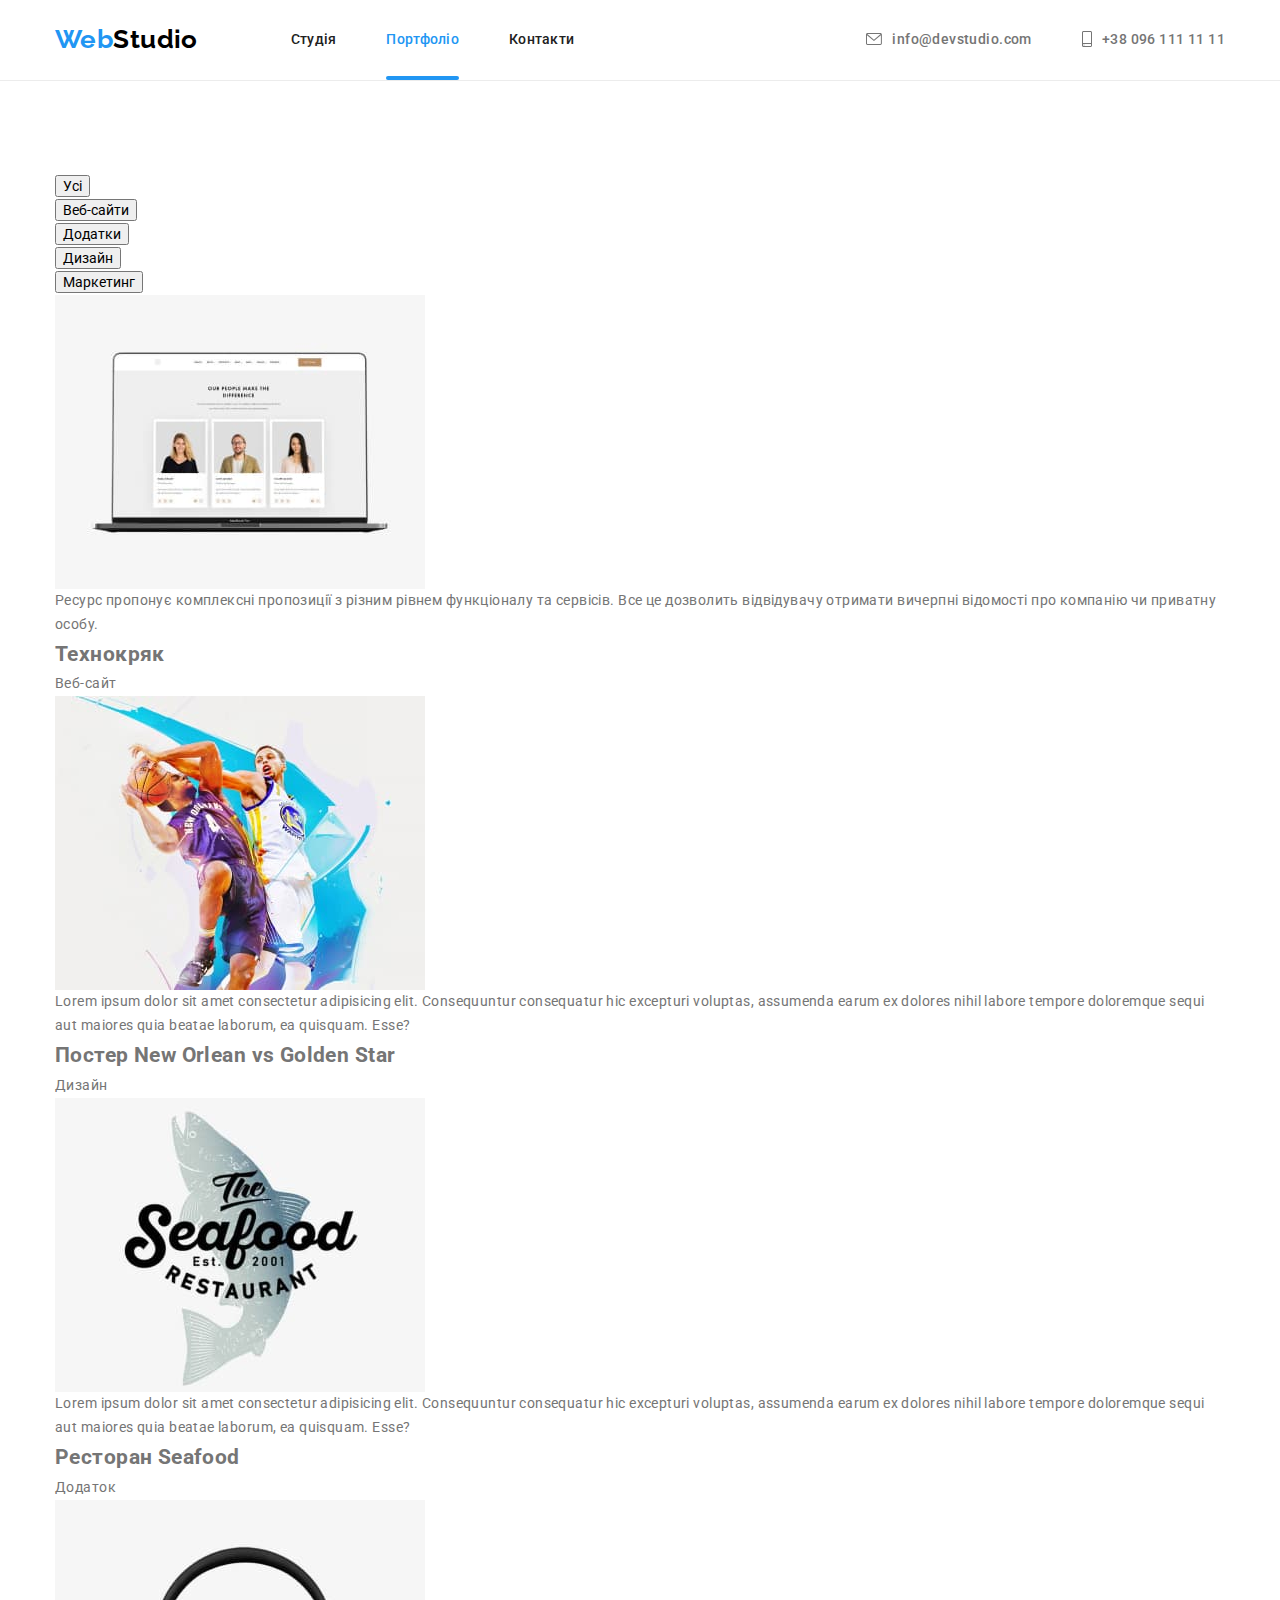
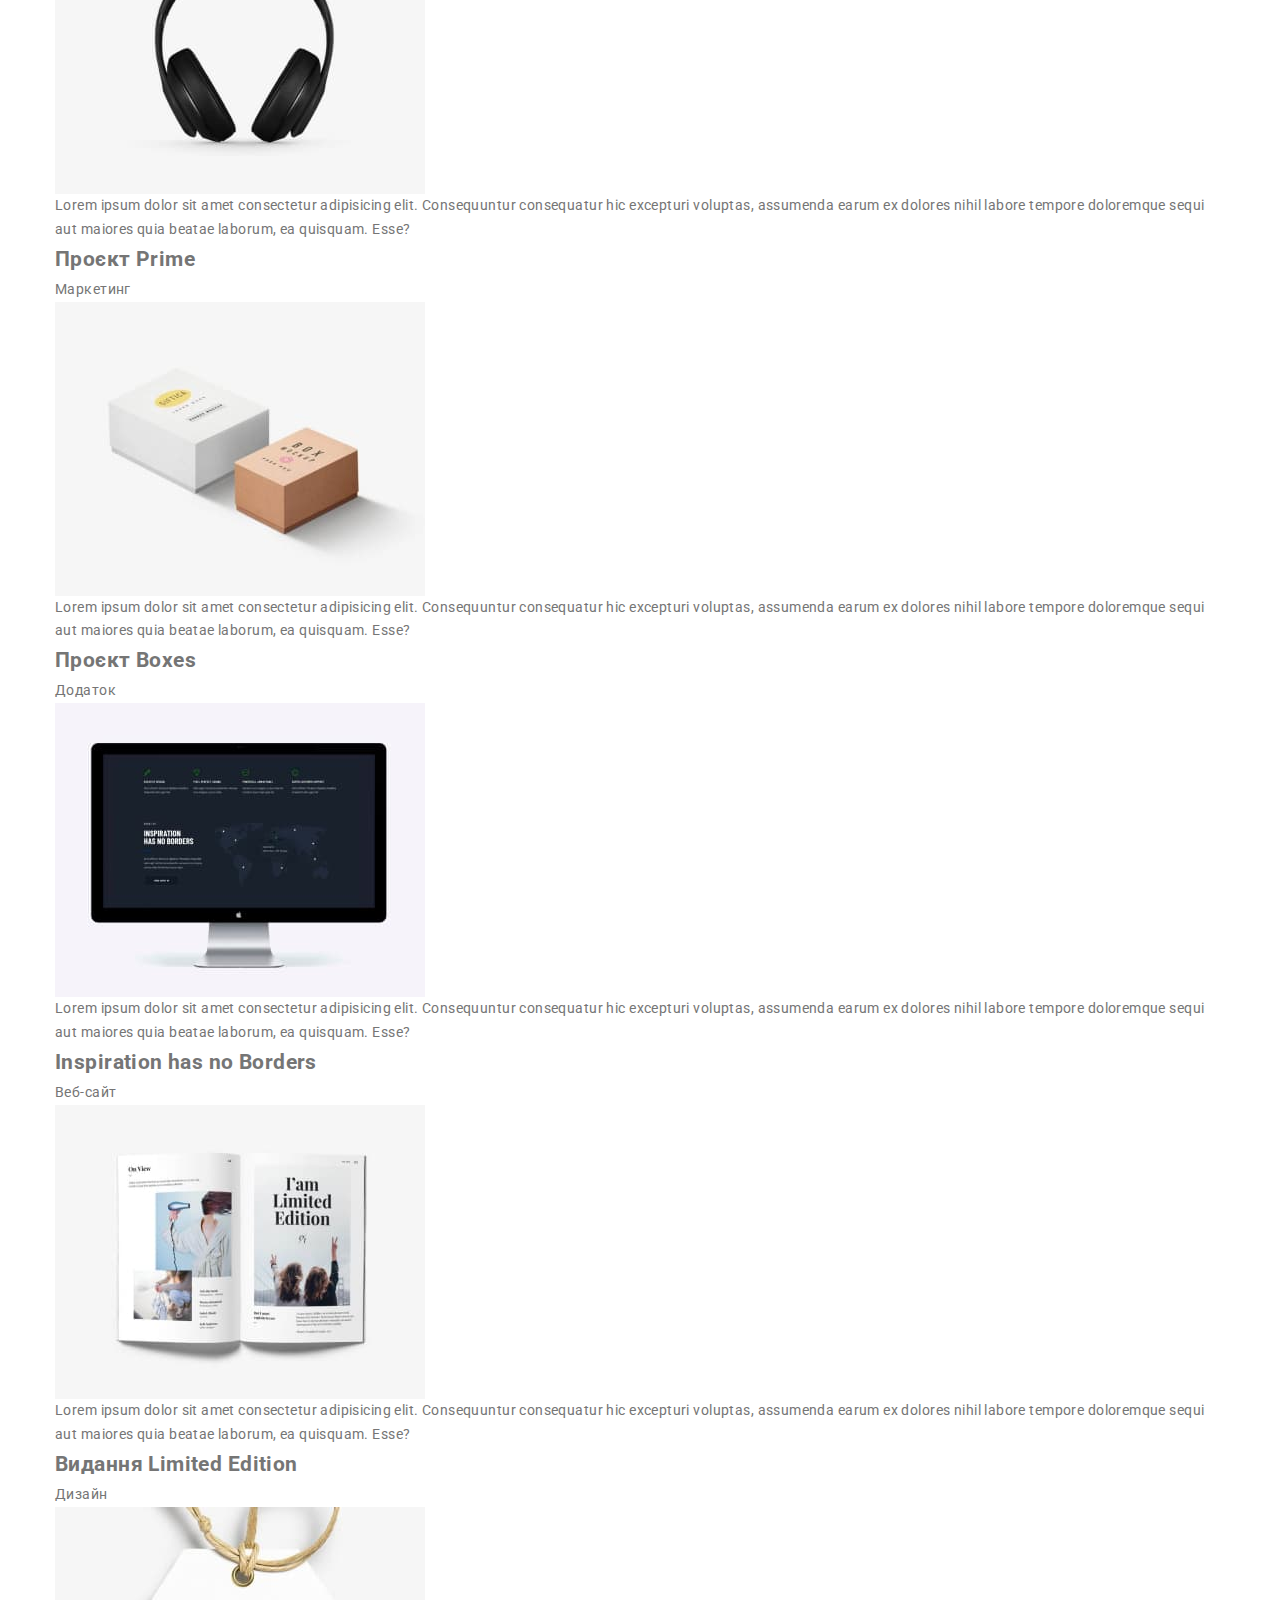
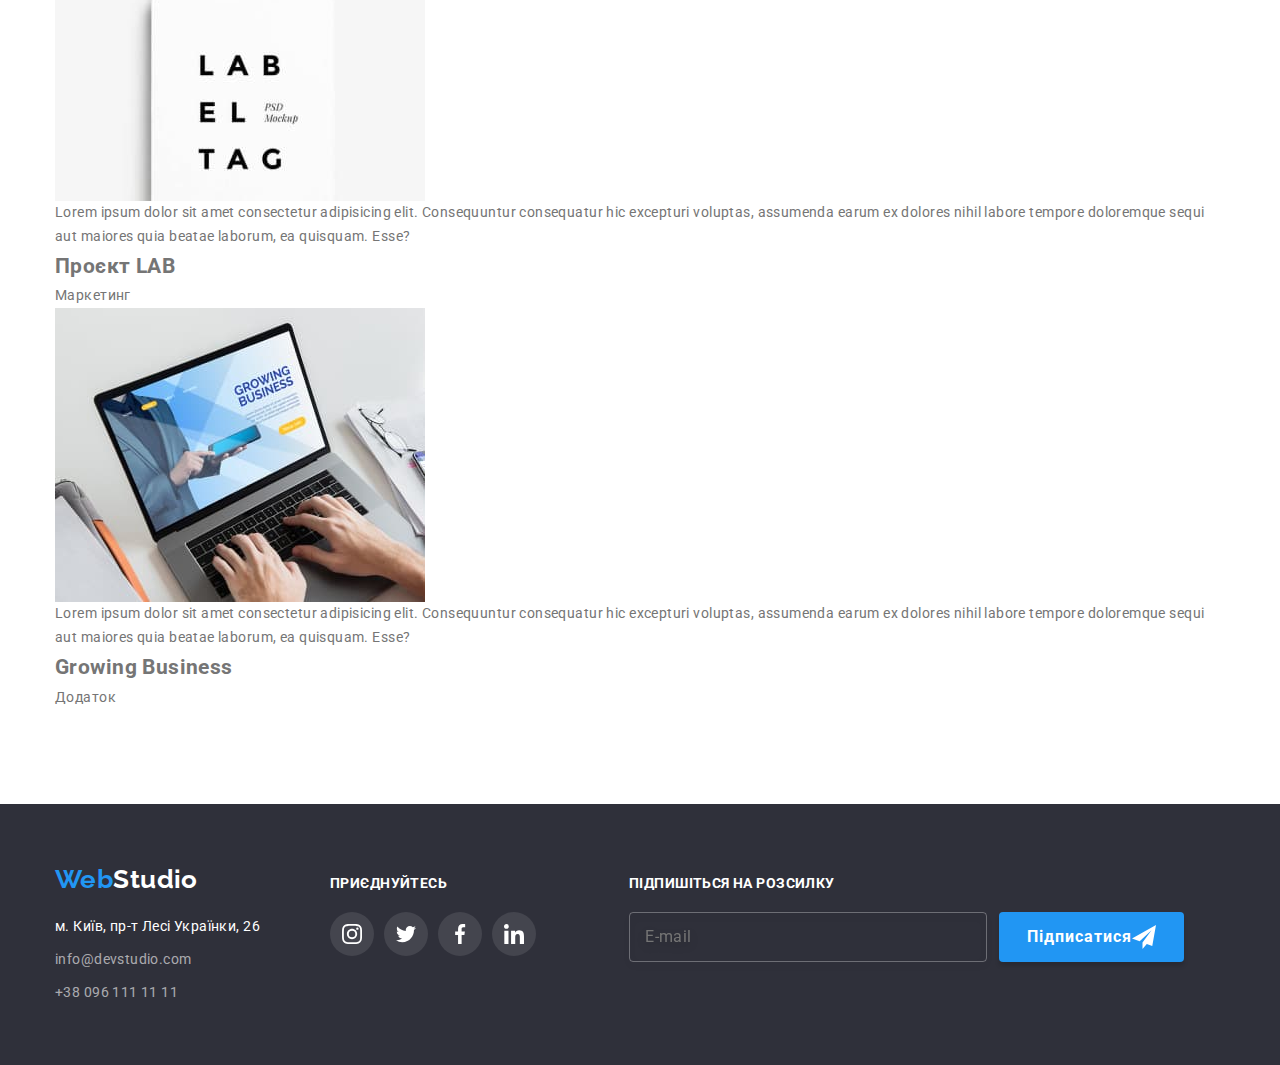
==== portfolio.html @ 58bd4c0c "index.html is ready" ====
<!DOCTYPE html>
<html lang="uk">

<head>
    <meta charset="UTF-8">
    <meta http-equiv="X-UA-Compatible" content="IE=edge">
    <meta name="viewport" content="width=device-width, initial-scale=1.0">
    <title>WebStudio</title>
    <link
        href="https://fonts.googleapis.com/css2?family=Raleway:wght@700&family=Roboto:wght@400;500;700;900&display=swap"
        rel="stylesheet">
    <link rel="stylesheet"
        href="https://cdnjs.cloudflare.com/ajax/libs/modern-normalize/1.1.0/modern-normalize.min.css">
    <link rel="stylesheet" href="./css/main.min.css">
</head>

<body>
    <header class="header">
        <div class="container header-flex">
            <nav class="header-flex">
                <a href="./index.html" class="header__logo"><span class="header__logo--accent">Web</span>Studio</a>
                <ul class="header-flex nav-list">
                    <li class="nav-list__item"><a href="./index.html" class="nav-list__link">Студія</a></li>
                    <li class=" nav-list__item"><a href="./portfolio.html" class="nav-list__link current">Портфоліо</a>
                    </li>
                    <li class=" nav-list__item"><a href="" class="nav-list__link">Контакти</a></li>
                </ul>
            </nav>
            <ul class="header-flex contact-list">
                <li class="contact-list__item">
                    <a href="mailto:info@devstudio.com" class="contact-list__link">
                        <svg class="contact-list__icon" width="16px" height="12px">
                            <use href="./images/icons.svg#icon-mail"></use>
                        </svg>
                        info@devstudio.com
                    </a>
                </li>
                <li class="contact-list__item">
                    <a href="tel:+380961111111" class="contact-list__link">
                        <svg class="contact-list__icon" width="10" height="16">
                            <use href="./images/icons.svg#icon-smartphone"></use>
                        </svg>
                        +38 096 111 11 11
                    </a>
                </li>
            </ul>
        </div>
    </header>
    <main>
        <section class="section">
            <div class="container">
                <h1 class="visually-hidden">Портфоліо</h1>
                <ul class="list-style button-list">
                    <li class="card">
                        <button type="button" class="button">Усі</button>
                    </li>
                    <li class="card">
                        <button type="button" class="button">Веб-сайти</button>
                    </li>
                    <li class="card">
                        <button type="button" class="button">Додатки</button>
                    </li>
                    <li class="card">
                        <button type="button" class="button">Дизайн</button>
                    </li>
                    <li class="card">
                        <button type="button" class="button">Маркетинг</button>
                    </li>
                </ul>
                <ul class="list-style portfolio">
                    <li class="portfolio-card">
                        <div class="portfolio-thumb">
                            <img class="img" src="./images/tehnokriak.jpg" alt="ноутбук" width="370" height="294">
                            <div class="overlay">Ресурс пропонує комплексні пропозиції з різним рівнем функціоналу та
                                сервісів. Все це дозволить відвідувачу отримати
                                вичерпні відомості про компанію чи приватну особу.</div>
                        </div>
                        <div class="portfolio-text">
                            <h2 class="portfolio-headers">Технокряк</h2>
                            <p class="portfolio-description">Веб-сайт</p>
                        </div>
                    </li>
                    <li class="portfolio-card">
                        <div class="portfolio-thumb">
                            <img class="img" src="./images/nogs.jpg" alt="баскетбол" width="370" height="294">
                            <div class="overlay">Lorem ipsum dolor sit amet consectetur adipisicing elit. Consequuntur
                                consequatur hic excepturi voluptas, assumenda earum ex dolores nihil labore tempore
                                doloremque sequi aut maiores quia beatae laborum, ea quisquam. Esse?</div>
                        </div>
                        <div class="portfolio-text">
                            <h2 class="portfolio-headers">Постер New Orlean vs Golden Star</h2>
                            <p class="portfolio-description">Дизайн</p>
                        </div>
                    </li>
                    <li class="portfolio-card">
                        <div class="portfolio-thumb">
                            <img class="img" src="./images/seafood.jpg" alt="логотип ресторану" width="370"
                                height="294">
                            <div class="overlay">Lorem ipsum dolor sit amet consectetur adipisicing elit. Consequuntur
                                consequatur hic excepturi voluptas, assumenda earum ex dolores nihil labore tempore
                                doloremque sequi aut maiores quia beatae laborum, ea quisquam. Esse?</div>
                        </div>
                        <div class="portfolio-text">
                            <h2 class="portfolio-headers">Ресторан Seafood</h2>
                            <p class="portfolio-description">Додаток</p>
                        </div>
                    </li>
                    <li class="portfolio-card">
                        <div class="portfolio-thumb">
                            <img class="img" src="./images/prime.jpg" alt="навушники" width="370" height="294">
                            <div class="overlay">Lorem ipsum dolor sit amet consectetur adipisicing elit. Consequuntur
                                consequatur hic excepturi voluptas, assumenda earum ex dolores nihil labore tempore
                                doloremque sequi aut maiores quia beatae laborum, ea quisquam. Esse?</div>
                        </div>
                        <div class="portfolio-text">
                            <h2 class="portfolio-headers">Проєкт Prime</h2>
                            <p class="portfolio-description">Маркетинг</p>
                        </div>
                    </li>
                    <li class="portfolio-card">
                        <div class="portfolio-thumb">
                            <img class="img" src="./images/boxes.jpg" alt="коробки" width="370" height="294">
                            <div class="overlay">Lorem ipsum dolor sit amet consectetur adipisicing elit. Consequuntur
                                consequatur hic excepturi voluptas, assumenda earum ex dolores nihil labore tempore
                                doloremque sequi aut maiores quia beatae laborum, ea quisquam. Esse?</div>
                        </div>
                        <div class="portfolio-text">
                            <h2 class="portfolio-headers">Проєкт Boxes</h2>
                            <p class="portfolio-description">Додаток</p>
                        </div>
                    </li>
                    <li class="portfolio-card">
                        <div class="portfolio-thumb">
                            <img class="img" src="./images/borders.jpg" alt="монітор" width="370" height="294">
                            <div class="overlay">Lorem ipsum dolor sit amet consectetur adipisicing elit. Consequuntur
                                consequatur hic excepturi voluptas, assumenda earum ex dolores nihil labore tempore
                                doloremque sequi aut maiores quia beatae laborum, ea quisquam. Esse?</div>
                        </div>
                        <div class="portfolio-text">
                            <h2 class="portfolio-headers">Inspiration has no Borders</h2>
                            <p class="portfolio-description">Веб-сайт</p>
                        </div>
                    </li>
                    <li class="portfolio-card">
                        <div class="portfolio-thumb">
                            <img class="img" src="./images/limedition.jpg" alt="книга" width="370" height="294">
                            <div class="overlay">Lorem ipsum dolor sit amet consectetur adipisicing elit. Consequuntur
                                consequatur hic excepturi voluptas, assumenda earum ex dolores nihil labore tempore
                                doloremque sequi aut maiores quia beatae laborum, ea quisquam. Esse?</div>
                        </div>
                        <div class="portfolio-text">
                            <h2 class="portfolio-headers">Видання Limited Edition</h2>
                            <p class="portfolio-description">Дизайн</p>
                        </div>
                    </li>
                    <li class="portfolio-card">
                        <div class="portfolio-thumb">
                            <img class="img" src="./images/lab.jpg" alt="ярлик з літерами" width="370" height="294">
                            <div class="overlay">Lorem ipsum dolor sit amet consectetur adipisicing elit. Consequuntur
                                consequatur hic excepturi voluptas, assumenda earum ex dolores nihil labore tempore
                                doloremque sequi aut maiores quia beatae laborum, ea quisquam. Esse?</div>
                        </div>
                        <div class="portfolio-text">
                            <h2 class="portfolio-headers">Проєкт LAB</h2>
                            <p class="portfolio-description">Маркетинг</p>
                        </div>
                    </li>
                    <li class="portfolio-card">
                        <div class="portfolio-thumb">
                            <img class="img" src="./images/business.jpg" alt="робота за ноутбуком" width="370"
                                height="294">
                            <div class="overlay">Lorem ipsum dolor sit amet consectetur adipisicing elit. Consequuntur
                                consequatur hic excepturi voluptas, assumenda earum ex dolores nihil labore tempore
                                doloremque sequi aut maiores quia beatae laborum, ea quisquam. Esse?</div>
                        </div>
                        <div class="portfolio-text">
                            <h2 class="portfolio-headers">Growing Business</h2>
                            <p class="portfolio-description">Додаток</p>
                        </div>
                    </li>
                </ul>
            </div>
        </section>
    </main>
    <footer class="footer">
        <div class="container footer-flex">
            <div>
                <a href="./index.html" class="footer__logo"><span class="footer__logo--accent">Web</span>Studio</a>
                <address>
                    <ul>
                        <li>
                            <a href="https://goo.gl/maps/j4BtSMbrtdedQsj39" class="footer__address">м. Київ, пр-т Лесі
                                Українки,
                                26</a>
                        </li>
                        <li>
                            <a href="mailto:info@devstudio.com" class="footer__contact">info@devstudio.com</a>
                        </li>
                        <li>
                            <a href="tel:+380961111111" class="footer__contact">+38 096 111 11 11</a>
                        </li>
                    </ul>
                </address>
            </div>
            <div class="join-block">
                <h3 class="footer-title">приєднуйтесь</h3>
                <ul class="join-block__list">
                    <li class="join-block__item">
                        <a href="" class="join-block__link">
                            <svg width="20px" height="20px" class="join-block__icon">
                                <use href="./images/icons.svg#icon-instagram"></use>
                            </svg>
                        </a>
                    </li>
                    <li class="join-block__item">
                        <a href="" class="join-block__link">
                            <svg width="20px" height="20px" class="join-block__icon">
                                <use href="./images/icons.svg#icon-twitter"></use>
                            </svg>
                        </a>
                    </li>
                    <li class="join-block__item">
                        <a href="" class="join-block__link">
                            <svg width="20px" height="20px" class="join-block__icon">
                                <use href="./images/icons.svg#icon-facebook"></use>
                            </svg>
                        </a>
                    </li>
                    <li class="join-block__item">
                        <a href="" class="join-block__link">
                            <svg width="20px" height="20px" class="join-block__icon">
                                <use href="./images/icons.svg#icon-linkedin"></use>
                            </svg>
                        </a>
                    </li>
                </ul>
            </div>
            <div class="subscription">
                <h3 class="footer-title">Підпишіться на розсилку</h3>
                <form name="subscription-form" class="subscription__form">
                    <label>
                        <input type="email" name="email" placeholder="E-mail" class="subscription__input">
                    </label>
                    <button type="submit" class="subscription__button">
                        Підписатися
                        <svg width="24" height="24">
                            <use href="./images/icons.svg#icon-send"></use>
                        </svg>
                    </button>
                </form>
            </div>
        </div>
    </footer>
</body>

</html>
---- css/main.min.css ----
ul{list-style:none;margin:0;padding:0}h1,h2,h3,h4,h5,h6,p{margin-top:0;margin-bottom:0}.img{display:block}.visually-hidden{position:absolute;white-space:nowrap;width:1px;height:1px;overflow:hidden;border:0;padding:0;clip:rect(0 0 0 0);-webkit-clip-path:inset(50%);clip-path:inset(50%);margin:-1px}body{background-color:#fff;color:#757575;font-family:"Roboto",sans-serif;font-size:14px;line-height:1.71;letter-spacing:.03em}.section{padding-top:94px;padding-bottom:94px}.container{width:1200px;margin:0 auto;padding:0 15px}.header-flex{display:-webkit-box;display:-ms-flexbox;display:flex;-webkit-box-align:center;-ms-flex-align:center;align-items:center}.examples__heading,.team__heading,.clients__heading{margin-bottom:50px;color:#212121;font-size:36px;line-height:1.16;text-align:center}.header{padding-top:24px;padding-bottom:25px;border-bottom:1px solid #ececec}.nav-list .nav-list__item:not(:first-child){margin-left:50px}.header__logo{margin-right:93px;color:#000;text-decoration:none;font-family:"Raleway",sans-serif;font-weight:700;font-size:26px;line-height:1.19}.header__logo--accent{color:#2196f3}.nav-list__link{position:relative;padding-bottom:33px;color:#212121;text-decoration:none;font-weight:500;font-size:14px;line-height:1.14;letter-spacing:.02em;-webkit-transition:color 250ms cubic-bezier(0.4, 0, 0.2, 1);transition:color 250ms cubic-bezier(0.4, 0, 0.2, 1)}.nav-list__link:hover,.nav-list__link:focus{color:#2196f3}.current{color:#2196f3}.current::after{position:absolute;left:0;bottom:0;content:"";width:100%;height:4px;background-color:#2196f3;border-radius:2px}.contact-list{margin-left:auto}.contact-list__item:first-child{margin-right:50px}.contact-list__link{display:-webkit-box;display:-ms-flexbox;display:flex;-webkit-box-align:center;-ms-flex-align:center;align-items:center;color:inherit;font-weight:500;text-decoration:none;-webkit-transition:color 250ms cubic-bezier(0.4, 0, 0.2, 1);transition:color 250ms cubic-bezier(0.4, 0, 0.2, 1)}.contact-list__link:hover,.contact-list__link:focus{color:#2196f3}.contact-list__icon{fill:currentColor;margin-right:10px}.hero{padding:200px 0;background-image:-webkit-gradient(linear, left top, left bottom, from(rgba(47, 58, 50, 0.4)), to(rgba(47, 48, 58, 0.4))),url(../images/hero.jpg);background-image:linear-gradient(rgba(47, 58, 50, 0.4), rgba(47, 48, 58, 0.4)),url(../images/hero.jpg);background-color:#c4c4c4;background-repeat:no-repeat;background-size:contain;background-position:center}.hero-title{margin-top:0;margin-bottom:30px;color:#fff;font-weight:900;font-size:44px;line-height:1.36;text-align:center;letter-spacing:.06em;text-transform:uppercase}.button-order{display:block;margin-left:auto;margin-right:auto;min-width:216px;height:50px;cursor:pointer;color:#fff;background-color:#2196f3;-webkit-box-shadow:0px 4px 4px rgba(0,0,0,.15);box-shadow:0px 4px 4px rgba(0,0,0,.15);border-radius:4px;border:none;font-weight:700;font-size:16px;line-height:1.88;letter-spacing:.06em;-webkit-transition:background-color 250ms cubic-bezier(0.4, 0, 0.2, 1);transition:background-color 250ms cubic-bezier(0.4, 0, 0.2, 1)}.button-order:hover,.button-order:focus{background-color:#188ce8}.features{padding-bottom:0}.features__list{display:-webkit-box;display:-ms-flexbox;display:flex;gap:30px;-webkit-box-align:start;-ms-flex-align:start;align-items:start}.icon-card{background-color:#f5f4fa;height:120px;padding:25px 100px;margin-bottom:30px}.features__heading{margin-bottom:10px;color:#212121;font-size:14px;line-height:1.14;text-transform:uppercase}.examples__flex{display:-webkit-box;display:-ms-flexbox;display:flex;gap:30px}.examples__thumb{position:relative}.examples__block{position:absolute;left:0;bottom:0;display:-webkit-box;display:-ms-flexbox;display:flex;-webkit-box-pack:center;-ms-flex-pack:center;justify-content:center;-webkit-box-align:center;-ms-flex-align:center;align-items:center;width:370px;height:70px;background-color:rgba(47,48,58,.8)}.examples__title{font-size:14px;line-height:1.14;text-align:center;letter-spacing:.03em;text-transform:uppercase;color:#fff}.team{background-color:#f5f4fa}.team__list{display:-webkit-box;display:-ms-flexbox;display:flex;gap:30px}.team__card{background-color:var(--primary-white-color);-webkit-box-shadow:0px 1px 3px rgba(0,0,0,.12),0px 1px 1px rgba(0,0,0,.14),0px 2px 1px rgba(0,0,0,.2);box-shadow:0px 1px 3px rgba(0,0,0,.12),0px 1px 1px rgba(0,0,0,.14),0px 2px 1px rgba(0,0,0,.2);border-radius:0px 0px 4px 4px}.person-heading{margin-top:30px;color:var(--header-color);font-weight:500;font-size:16px;line-height:1.18;text-align:center}.person-position{margin-top:10px;font-size:16px;line-height:1.18;text-align:center}.social-network{display:-webkit-box;display:-ms-flexbox;display:flex;-webkit-box-pack:center;-ms-flex-pack:center;justify-content:center;margin-top:16px;padding-bottom:30px}.social-network__link{display:block;width:44px;height:44px;padding:12px;color:var(--icon-color);border-radius:50%;-webkit-transition:color 250ms cubic-bezier(0.4, 0, 0.2, 1),background-color 250ms cubic-bezier(0.4, 0, 0.2, 1);transition:color 250ms cubic-bezier(0.4, 0, 0.2, 1),background-color 250ms cubic-bezier(0.4, 0, 0.2, 1)}.social-network__link:hover,.social-network__link:focus{color:#fff;background-color:#2196f3}.social-network__item:not(:last-child){margin-right:10px}.social-network__link .social-network__icon{fill:currentColor}.clients__list{display:-webkit-box;display:-ms-flexbox;display:flex;-webkit-box-pack:justify;-ms-flex-pack:justify;justify-content:space-between}.clients__link{display:block;padding:16px 32px;width:170px;height:92px;color:#afb1b8;border:1px solid #afb1b8;border-radius:4px;-webkit-transition:color 250ms cubic-bezier(0.4, 0, 0.2, 1),border 250ms cubic-bezier(0.4, 0, 0.2, 1);transition:color 250ms cubic-bezier(0.4, 0, 0.2, 1),border 250ms cubic-bezier(0.4, 0, 0.2, 1)}.clients__link:hover,.clients__link:focus{color:#2196f3;border:1px solid #2196f3}.clients__icon{fill:currentColor}.footer{padding-top:60px;padding-bottom:60px;background-color:#2f303a}.footer-flex{display:-webkit-box;display:-ms-flexbox;display:flex;-webkit-box-align:baseline;-ms-flex-align:baseline;align-items:baseline}.footer__logo{display:block;margin-bottom:20px;color:#fff;text-decoration:none;font-family:"Raleway",sans-serif;font-weight:700;font-size:26px;line-height:1.19}.footer__logo--accent{color:#2196f3}.footer__address{display:block;color:#fff;text-decoration:none;font-style:normal;-webkit-transition:color 250ms cubic-bezier(0.4, 0, 0.2, 1);transition:color 250ms cubic-bezier(0.4, 0, 0.2, 1)}.footer__address:hover,.footer__address:focus{color:#2196f3}.footer__contact{display:block;margin-top:9px;color:rgba(255,255,255,.6);text-decoration:none;font-style:normal;-webkit-transition:color 250ms cubic-bezier(0.4, 0, 0.2, 1);transition:color 250ms cubic-bezier(0.4, 0, 0.2, 1)}.footer__contact:hover,.footer__contact:focus{color:#2196f3}.join-block{margin-left:70px}.footer-title{margin-bottom:20px;font-size:14px;line-height:1.14;text-transform:uppercase;color:#fff}.join-block__list{display:-webkit-box;display:-ms-flexbox;display:flex;-webkit-box-pack:justify;-ms-flex-pack:justify;justify-content:space-between;-webkit-box-align:center;-ms-flex-align:center;align-items:center}.join-block__item:not(:last-child){margin-right:10px}.join-block__link{display:block;width:44px;height:44px;padding:12px;color:#fff;background-color:rgba(255,255,255,.1);border-radius:50%;-webkit-transition:background-color 250ms cubic-bezier(0.4, 0, 0.2, 1);transition:background-color 250ms cubic-bezier(0.4, 0, 0.2, 1)}.join-block__link:hover,.join-block__link:focus{background-color:#2196f3}.join-block__icon{fill:currentColor}.subscription{margin-left:93px}.subscription__form{display:-webkit-box;display:-ms-flexbox;display:flex;-webkit-box-align:center;-ms-flex-align:center;align-items:center}.subscription__input{min-width:358px;min-height:50px;padding-left:15px;background-color:rgba(0,0,0,0);outline:rgba(0,0,0,0);border:1px solid rgba(255,255,255,.3);-webkit-filter:drop-shadow(0px 4px 4px rgba(0, 0, 0, 0.15));filter:drop-shadow(0px 4px 4px rgba(0, 0, 0, 0.15));border-radius:4px;-webkit-transition:border-color 250ms cubic-bezier(0.4, 0, 0.2, 1);transition:border-color 250ms cubic-bezier(0.4, 0, 0.2, 1);font-size:16px;line-height:1.25;letter-spacing:.03em;color:rgba(255,255,255,.6)}.subscription__input:focus{border-color:#2196f3}.subscription__button{display:-webkit-box;display:-ms-flexbox;display:flex;-webkit-box-align:center;-ms-flex-align:center;align-items:center;height:50px;margin-left:12px;padding:10px 28px;font-weight:700;font-size:16px;line-height:1.87;letter-spacing:.06em;color:#fff;background-color:#2196f3;border:none;cursor:pointer;border-radius:4px;-webkit-box-shadow:0px 4px 4px rgba(0,0,0,.15);box-shadow:0px 4px 4px rgba(0,0,0,.15);-webkit-transition:background-color 250ms cubic-bezier(0.4, 0, 0.2, 1);transition:background-color 250ms cubic-bezier(0.4, 0, 0.2, 1)}.subscription__button:hover{background-color:#188ce8}/*# sourceMappingURL=main.min.css.map */
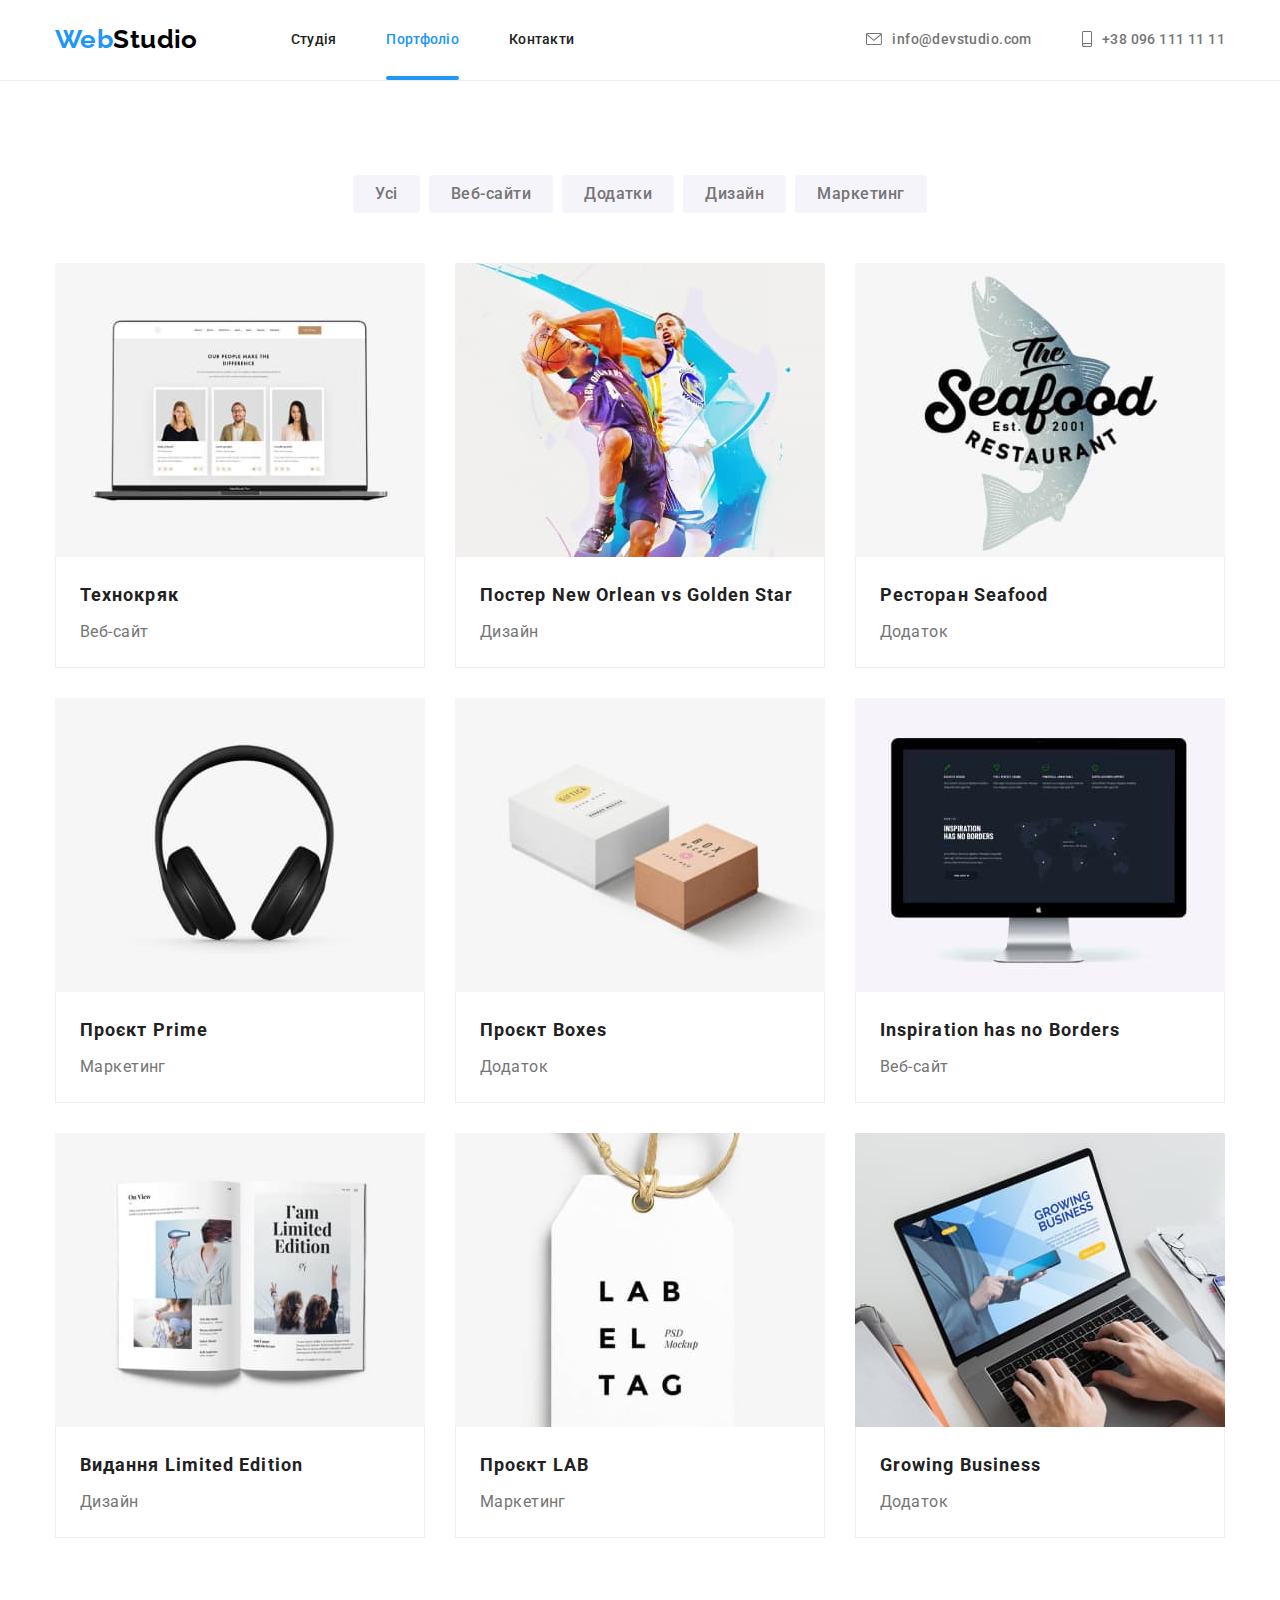
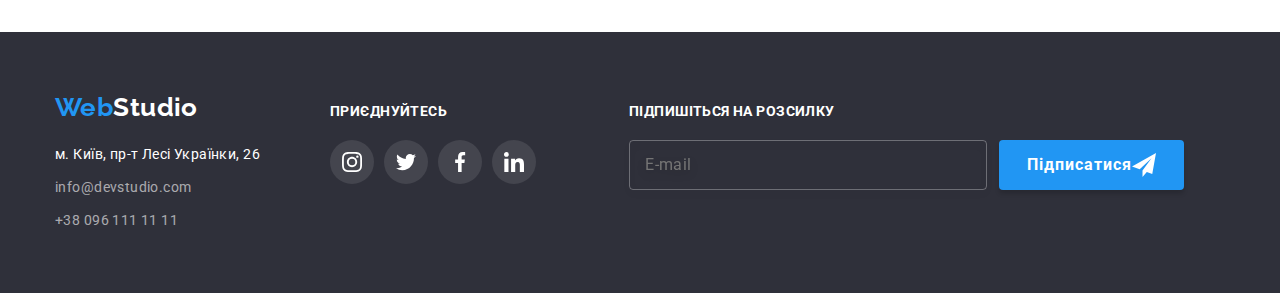
==== commit 4db7d12a: "portfolio" ====
--- a/portfolio.html
+++ b/portfolio.html
@@ -50,132 +50,141 @@
         <section class="section">
             <div class="container">
                 <h1 class="visually-hidden">Портфоліо</h1>
-                <ul class="list-style button-list">
-                    <li class="card">
-                        <button type="button" class="button">Усі</button>
-                    </li>
-                    <li class="card">
-                        <button type="button" class="button">Веб-сайти</button>
-                    </li>
-                    <li class="card">
-                        <button type="button" class="button">Додатки</button>
-                    </li>
-                    <li class="card">
-                        <button type="button" class="button">Дизайн</button>
-                    </li>
-                    <li class="card">
-                        <button type="button" class="button">Маркетинг</button>
-                    </li>
-                </ul>
-                <ul class="list-style portfolio">
-                    <li class="portfolio-card">
-                        <div class="portfolio-thumb">
+                <ul class="button-list">
+                    <li class="button-list__item">
+                        <button type="button" class="button-list__button">Усі</button>
+                    </li>
+                    <li class="button-list__item">
+                        <button type="button" class="button-list__button">Веб-сайти</button>
+                    </li>
+                    <li class="button-list__item">
+                        <button type="button" class="button-list__button">Додатки</button>
+                    </li>
+                    <li class="button-list__item">
+                        <button type="button" class="button-list__button">Дизайн</button>
+                    </li>
+                    <li class="button-list__item">
+                        <button type="button" class="button-list__button">Маркетинг</button>
+                    </li>
+                </ul>
+                <ul class="portfolio-list">
+                    <li class="portfolio-list__item">
+                        <div class="portfolio-list__thumb">
                             <img class="img" src="./images/tehnokriak.jpg" alt="ноутбук" width="370" height="294">
-                            <div class="overlay">Ресурс пропонує комплексні пропозиції з різним рівнем функціоналу та
+                            <div class="portfolio-list__overlay">Ресурс пропонує комплексні пропозиції з різним рівнем
+                                функціоналу та
                                 сервісів. Все це дозволить відвідувачу отримати
                                 вичерпні відомості про компанію чи приватну особу.</div>
                         </div>
-                        <div class="portfolio-text">
-                            <h2 class="portfolio-headers">Технокряк</h2>
-                            <p class="portfolio-description">Веб-сайт</p>
-                        </div>
-                    </li>
-                    <li class="portfolio-card">
-                        <div class="portfolio-thumb">
+                        <div class="portfolio-list__text">
+                            <h2 class="portfolio-list__header">Технокряк</h2>
+                            <p class="portfolio-list__description">Веб-сайт</p>
+                        </div>
+                    </li>
+                    <li class="portfolio-list__item">
+                        <div class="portfolio-list__thumb">
                             <img class="img" src="./images/nogs.jpg" alt="баскетбол" width="370" height="294">
-                            <div class="overlay">Lorem ipsum dolor sit amet consectetur adipisicing elit. Consequuntur
-                                consequatur hic excepturi voluptas, assumenda earum ex dolores nihil labore tempore
-                                doloremque sequi aut maiores quia beatae laborum, ea quisquam. Esse?</div>
-                        </div>
-                        <div class="portfolio-text">
-                            <h2 class="portfolio-headers">Постер New Orlean vs Golden Star</h2>
-                            <p class="portfolio-description">Дизайн</p>
-                        </div>
-                    </li>
-                    <li class="portfolio-card">
-                        <div class="portfolio-thumb">
+                            <div class="portfolio-list__overlay">Lorem ipsum dolor sit amet consectetur adipisicing
+                                elit. Consequuntur
+                                consequatur hic excepturi voluptas, assumenda earum ex dolores nihil labore tempore
+                                doloremque sequi aut maiores quia beatae laborum, ea quisquam. Esse?</div>
+                        </div>
+                        <div class="portfolio-list__text">
+                            <h2 class="portfolio-list__header">Постер New Orlean vs Golden Star</h2>
+                            <p class="portfolio-list__description">Дизайн</p>
+                        </div>
+                    </li>
+                    <li class="portfolio-list__item">
+                        <div class="portfolio-list__thumb">
                             <img class="img" src="./images/seafood.jpg" alt="логотип ресторану" width="370"
                                 height="294">
-                            <div class="overlay">Lorem ipsum dolor sit amet consectetur adipisicing elit. Consequuntur
-                                consequatur hic excepturi voluptas, assumenda earum ex dolores nihil labore tempore
-                                doloremque sequi aut maiores quia beatae laborum, ea quisquam. Esse?</div>
-                        </div>
-                        <div class="portfolio-text">
-                            <h2 class="portfolio-headers">Ресторан Seafood</h2>
-                            <p class="portfolio-description">Додаток</p>
-                        </div>
-                    </li>
-                    <li class="portfolio-card">
-                        <div class="portfolio-thumb">
+                            <div class="portfolio-list__overlay">Lorem ipsum dolor sit amet consectetur adipisicing
+                                elit. Consequuntur
+                                consequatur hic excepturi voluptas, assumenda earum ex dolores nihil labore tempore
+                                doloremque sequi aut maiores quia beatae laborum, ea quisquam. Esse?</div>
+                        </div>
+                        <div class="portfolio-list__text">
+                            <h2 class="portfolio-list__header">Ресторан Seafood</h2>
+                            <p class="portfolio-list__description">Додаток</p>
+                        </div>
+                    </li>
+                    <li class="portfolio-list__item">
+                        <div class="portfolio-list__thumb">
                             <img class="img" src="./images/prime.jpg" alt="навушники" width="370" height="294">
-                            <div class="overlay">Lorem ipsum dolor sit amet consectetur adipisicing elit. Consequuntur
-                                consequatur hic excepturi voluptas, assumenda earum ex dolores nihil labore tempore
-                                doloremque sequi aut maiores quia beatae laborum, ea quisquam. Esse?</div>
-                        </div>
-                        <div class="portfolio-text">
-                            <h2 class="portfolio-headers">Проєкт Prime</h2>
-                            <p class="portfolio-description">Маркетинг</p>
-                        </div>
-                    </li>
-                    <li class="portfolio-card">
-                        <div class="portfolio-thumb">
+                            <div class="portfolio-list__overlay">Lorem ipsum dolor sit amet consectetur adipisicing
+                                elit. Consequuntur
+                                consequatur hic excepturi voluptas, assumenda earum ex dolores nihil labore tempore
+                                doloremque sequi aut maiores quia beatae laborum, ea quisquam. Esse?</div>
+                        </div>
+                        <div class="portfolio-list__text">
+                            <h2 class="portfolio-list__header">Проєкт Prime</h2>
+                            <p class="portfolio-list__description">Маркетинг</p>
+                        </div>
+                    </li>
+                    <li class="portfolio-list__item">
+                        <div class="portfolio-list__thumb">
                             <img class="img" src="./images/boxes.jpg" alt="коробки" width="370" height="294">
-                            <div class="overlay">Lorem ipsum dolor sit amet consectetur adipisicing elit. Consequuntur
-                                consequatur hic excepturi voluptas, assumenda earum ex dolores nihil labore tempore
-                                doloremque sequi aut maiores quia beatae laborum, ea quisquam. Esse?</div>
-                        </div>
-                        <div class="portfolio-text">
-                            <h2 class="portfolio-headers">Проєкт Boxes</h2>
-                            <p class="portfolio-description">Додаток</p>
-                        </div>
-                    </li>
-                    <li class="portfolio-card">
-                        <div class="portfolio-thumb">
+                            <div class="portfolio-list__overlay">Lorem ipsum dolor sit amet consectetur adipisicing
+                                elit. Consequuntur
+                                consequatur hic excepturi voluptas, assumenda earum ex dolores nihil labore tempore
+                                doloremque sequi aut maiores quia beatae laborum, ea quisquam. Esse?</div>
+                        </div>
+                        <div class="portfolio-list__text">
+                            <h2 class="portfolio-list__header">Проєкт Boxes</h2>
+                            <p class="portfolio-list__description">Додаток</p>
+                        </div>
+                    </li>
+                    <li class="portfolio-list__item">
+                        <div class="portfolio-list__thumb">
                             <img class="img" src="./images/borders.jpg" alt="монітор" width="370" height="294">
-                            <div class="overlay">Lorem ipsum dolor sit amet consectetur adipisicing elit. Consequuntur
-                                consequatur hic excepturi voluptas, assumenda earum ex dolores nihil labore tempore
-                                doloremque sequi aut maiores quia beatae laborum, ea quisquam. Esse?</div>
-                        </div>
-                        <div class="portfolio-text">
-                            <h2 class="portfolio-headers">Inspiration has no Borders</h2>
-                            <p class="portfolio-description">Веб-сайт</p>
-                        </div>
-                    </li>
-                    <li class="portfolio-card">
-                        <div class="portfolio-thumb">
+                            <div class="portfolio-list__overlay">Lorem ipsum dolor sit amet consectetur adipisicing
+                                elit. Consequuntur
+                                consequatur hic excepturi voluptas, assumenda earum ex dolores nihil labore tempore
+                                doloremque sequi aut maiores quia beatae laborum, ea quisquam. Esse?</div>
+                        </div>
+                        <div class="portfolio-list__text">
+                            <h2 class="portfolio-list__header">Inspiration has no Borders</h2>
+                            <p class="portfolio-list__description">Веб-сайт</p>
+                        </div>
+                    </li>
+                    <li class="portfolio-list__item">
+                        <div class="portfolio-list__thumb">
                             <img class="img" src="./images/limedition.jpg" alt="книга" width="370" height="294">
-                            <div class="overlay">Lorem ipsum dolor sit amet consectetur adipisicing elit. Consequuntur
-                                consequatur hic excepturi voluptas, assumenda earum ex dolores nihil labore tempore
-                                doloremque sequi aut maiores quia beatae laborum, ea quisquam. Esse?</div>
-                        </div>
-                        <div class="portfolio-text">
-                            <h2 class="portfolio-headers">Видання Limited Edition</h2>
-                            <p class="portfolio-description">Дизайн</p>
-                        </div>
-                    </li>
-                    <li class="portfolio-card">
-                        <div class="portfolio-thumb">
+                            <div class="portfolio-list__overlay">Lorem ipsum dolor sit amet consectetur adipisicing
+                                elit. Consequuntur
+                                consequatur hic excepturi voluptas, assumenda earum ex dolores nihil labore tempore
+                                doloremque sequi aut maiores quia beatae laborum, ea quisquam. Esse?</div>
+                        </div>
+                        <div class="portfolio-list__text">
+                            <h2 class="portfolio-list__header">Видання Limited Edition</h2>
+                            <p class="portfolio-list__description">Дизайн</p>
+                        </div>
+                    </li>
+                    <li class="portfolio-list__item">
+                        <div class="portfolio-list__thumb">
                             <img class="img" src="./images/lab.jpg" alt="ярлик з літерами" width="370" height="294">
-                            <div class="overlay">Lorem ipsum dolor sit amet consectetur adipisicing elit. Consequuntur
-                                consequatur hic excepturi voluptas, assumenda earum ex dolores nihil labore tempore
-                                doloremque sequi aut maiores quia beatae laborum, ea quisquam. Esse?</div>
-                        </div>
-                        <div class="portfolio-text">
-                            <h2 class="portfolio-headers">Проєкт LAB</h2>
-                            <p class="portfolio-description">Маркетинг</p>
-                        </div>
-                    </li>
-                    <li class="portfolio-card">
-                        <div class="portfolio-thumb">
+                            <div class="portfolio-list__overlay">Lorem ipsum dolor sit amet consectetur adipisicing
+                                elit. Consequuntur
+                                consequatur hic excepturi voluptas, assumenda earum ex dolores nihil labore tempore
+                                doloremque sequi aut maiores quia beatae laborum, ea quisquam. Esse?</div>
+                        </div>
+                        <div class="portfolio-list__text">
+                            <h2 class="portfolio-list__header">Проєкт LAB</h2>
+                            <p class="portfolio-list__description">Маркетинг</p>
+                        </div>
+                    </li>
+                    <li class="portfolio-list__item">
+                        <div class="portfolio-list__thumb">
                             <img class="img" src="./images/business.jpg" alt="робота за ноутбуком" width="370"
                                 height="294">
-                            <div class="overlay">Lorem ipsum dolor sit amet consectetur adipisicing elit. Consequuntur
-                                consequatur hic excepturi voluptas, assumenda earum ex dolores nihil labore tempore
-                                doloremque sequi aut maiores quia beatae laborum, ea quisquam. Esse?</div>
-                        </div>
-                        <div class="portfolio-text">
-                            <h2 class="portfolio-headers">Growing Business</h2>
-                            <p class="portfolio-description">Додаток</p>
+                            <div class="portfolio-list__overlay">Lorem ipsum dolor sit amet consectetur adipisicing
+                                elit. Consequuntur
+                                consequatur hic excepturi voluptas, assumenda earum ex dolores nihil labore tempore
+                                doloremque sequi aut maiores quia beatae laborum, ea quisquam. Esse?</div>
+                        </div>
+                        <div class="portfolio-list__text">
+                            <h2 class="portfolio-list__header">Growing Business</h2>
+                            <p class="portfolio-list__description">Додаток</p>
                         </div>
                     </li>
                 </ul>
--- a/css/main.min.css
+++ b/css/main.min.css
@@ -1 +1 @@
-ul{list-style:none;margin:0;padding:0}h1,h2,h3,h4,h5,h6,p{margin-top:0;margin-bottom:0}.img{display:block}.visually-hidden{position:absolute;white-space:nowrap;width:1px;height:1px;overflow:hidden;border:0;padding:0;clip:rect(0 0 0 0);-webkit-clip-path:inset(50%);clip-path:inset(50%);margin:-1px}body{background-color:#fff;color:#757575;font-family:"Roboto",sans-serif;font-size:14px;line-height:1.71;letter-spacing:.03em}.section{padding-top:94px;padding-bottom:94px}.container{width:1200px;margin:0 auto;padding:0 15px}.header-flex{display:-webkit-box;display:-ms-flexbox;display:flex;-webkit-box-align:center;-ms-flex-align:center;align-items:center}.examples__heading,.team__heading,.clients__heading{margin-bottom:50px;color:#212121;font-size:36px;line-height:1.16;text-align:center}.header{padding-top:24px;padding-bottom:25px;border-bottom:1px solid #ececec}.nav-list .nav-list__item:not(:first-child){margin-left:50px}.header__logo{margin-right:93px;color:#000;text-decoration:none;font-family:"Raleway",sans-serif;font-weight:700;font-size:26px;line-height:1.19}.header__logo--accent{color:#2196f3}.nav-list__link{position:relative;padding-bottom:33px;color:#212121;text-decoration:none;font-weight:500;font-size:14px;line-height:1.14;letter-spacing:.02em;-webkit-transition:color 250ms cubic-bezier(0.4, 0, 0.2, 1);transition:color 250ms cubic-bezier(0.4, 0, 0.2, 1)}.nav-list__link:hover,.nav-list__link:focus{color:#2196f3}.current{color:#2196f3}.current::after{position:absolute;left:0;bottom:0;content:"";width:100%;height:4px;background-color:#2196f3;border-radius:2px}.contact-list{margin-left:auto}.contact-list__item:first-child{margin-right:50px}.contact-list__link{display:-webkit-box;display:-ms-flexbox;display:flex;-webkit-box-align:center;-ms-flex-align:center;align-items:center;color:inherit;font-weight:500;text-decoration:none;-webkit-transition:color 250ms cubic-bezier(0.4, 0, 0.2, 1);transition:color 250ms cubic-bezier(0.4, 0, 0.2, 1)}.contact-list__link:hover,.contact-list__link:focus{color:#2196f3}.contact-list__icon{fill:currentColor;margin-right:10px}.hero{padding:200px 0;background-image:-webkit-gradient(linear, left top, left bottom, from(rgba(47, 58, 50, 0.4)), to(rgba(47, 48, 58, 0.4))),url(../images/hero.jpg);background-image:linear-gradient(rgba(47, 58, 50, 0.4), rgba(47, 48, 58, 0.4)),url(../images/hero.jpg);background-color:#c4c4c4;background-repeat:no-repeat;background-size:contain;background-position:center}.hero-title{margin-top:0;margin-bottom:30px;color:#fff;font-weight:900;font-size:44px;line-height:1.36;text-align:center;letter-spacing:.06em;text-transform:uppercase}.button-order{display:block;margin-left:auto;margin-right:auto;min-width:216px;height:50px;cursor:pointer;color:#fff;background-color:#2196f3;-webkit-box-shadow:0px 4px 4px rgba(0,0,0,.15);box-shadow:0px 4px 4px rgba(0,0,0,.15);border-radius:4px;border:none;font-weight:700;font-size:16px;line-height:1.88;letter-spacing:.06em;-webkit-transition:background-color 250ms cubic-bezier(0.4, 0, 0.2, 1);transition:background-color 250ms cubic-bezier(0.4, 0, 0.2, 1)}.button-order:hover,.button-order:focus{background-color:#188ce8}.features{padding-bottom:0}.features__list{display:-webkit-box;display:-ms-flexbox;display:flex;gap:30px;-webkit-box-align:start;-ms-flex-align:start;align-items:start}.icon-card{background-color:#f5f4fa;height:120px;padding:25px 100px;margin-bottom:30px}.features__heading{margin-bottom:10px;color:#212121;font-size:14px;line-height:1.14;text-transform:uppercase}.examples__flex{display:-webkit-box;display:-ms-flexbox;display:flex;gap:30px}.examples__thumb{position:relative}.examples__block{position:absolute;left:0;bottom:0;display:-webkit-box;display:-ms-flexbox;display:flex;-webkit-box-pack:center;-ms-flex-pack:center;justify-content:center;-webkit-box-align:center;-ms-flex-align:center;align-items:center;width:370px;height:70px;background-color:rgba(47,48,58,.8)}.examples__title{font-size:14px;line-height:1.14;text-align:center;letter-spacing:.03em;text-transform:uppercase;color:#fff}.team{background-color:#f5f4fa}.team__list{display:-webkit-box;display:-ms-flexbox;display:flex;gap:30px}.team__card{background-color:var(--primary-white-color);-webkit-box-shadow:0px 1px 3px rgba(0,0,0,.12),0px 1px 1px rgba(0,0,0,.14),0px 2px 1px rgba(0,0,0,.2);box-shadow:0px 1px 3px rgba(0,0,0,.12),0px 1px 1px rgba(0,0,0,.14),0px 2px 1px rgba(0,0,0,.2);border-radius:0px 0px 4px 4px}.person-heading{margin-top:30px;color:var(--header-color);font-weight:500;font-size:16px;line-height:1.18;text-align:center}.person-position{margin-top:10px;font-size:16px;line-height:1.18;text-align:center}.social-network{display:-webkit-box;display:-ms-flexbox;display:flex;-webkit-box-pack:center;-ms-flex-pack:center;justify-content:center;margin-top:16px;padding-bottom:30px}.social-network__link{display:block;width:44px;height:44px;padding:12px;color:var(--icon-color);border-radius:50%;-webkit-transition:color 250ms cubic-bezier(0.4, 0, 0.2, 1),background-color 250ms cubic-bezier(0.4, 0, 0.2, 1);transition:color 250ms cubic-bezier(0.4, 0, 0.2, 1),background-color 250ms cubic-bezier(0.4, 0, 0.2, 1)}.social-network__link:hover,.social-network__link:focus{color:#fff;background-color:#2196f3}.social-network__item:not(:last-child){margin-right:10px}.social-network__link .social-network__icon{fill:currentColor}.clients__list{display:-webkit-box;display:-ms-flexbox;display:flex;-webkit-box-pack:justify;-ms-flex-pack:justify;justify-content:space-between}.clients__link{display:block;padding:16px 32px;width:170px;height:92px;color:#afb1b8;border:1px solid #afb1b8;border-radius:4px;-webkit-transition:color 250ms cubic-bezier(0.4, 0, 0.2, 1),border 250ms cubic-bezier(0.4, 0, 0.2, 1);transition:color 250ms cubic-bezier(0.4, 0, 0.2, 1),border 250ms cubic-bezier(0.4, 0, 0.2, 1)}.clients__link:hover,.clients__link:focus{color:#2196f3;border:1px solid #2196f3}.clients__icon{fill:currentColor}.footer{padding-top:60px;padding-bottom:60px;background-color:#2f303a}.footer-flex{display:-webkit-box;display:-ms-flexbox;display:flex;-webkit-box-align:baseline;-ms-flex-align:baseline;align-items:baseline}.footer__logo{display:block;margin-bottom:20px;color:#fff;text-decoration:none;font-family:"Raleway",sans-serif;font-weight:700;font-size:26px;line-height:1.19}.footer__logo--accent{color:#2196f3}.footer__address{display:block;color:#fff;text-decoration:none;font-style:normal;-webkit-transition:color 250ms cubic-bezier(0.4, 0, 0.2, 1);transition:color 250ms cubic-bezier(0.4, 0, 0.2, 1)}.footer__address:hover,.footer__address:focus{color:#2196f3}.footer__contact{display:block;margin-top:9px;color:rgba(255,255,255,.6);text-decoration:none;font-style:normal;-webkit-transition:color 250ms cubic-bezier(0.4, 0, 0.2, 1);transition:color 250ms cubic-bezier(0.4, 0, 0.2, 1)}.footer__contact:hover,.footer__contact:focus{color:#2196f3}.join-block{margin-left:70px}.footer-title{margin-bottom:20px;font-size:14px;line-height:1.14;text-transform:uppercase;color:#fff}.join-block__list{display:-webkit-box;display:-ms-flexbox;display:flex;-webkit-box-pack:justify;-ms-flex-pack:justify;justify-content:space-between;-webkit-box-align:center;-ms-flex-align:center;align-items:center}.join-block__item:not(:last-child){margin-right:10px}.join-block__link{display:block;width:44px;height:44px;padding:12px;color:#fff;background-color:rgba(255,255,255,.1);border-radius:50%;-webkit-transition:background-color 250ms cubic-bezier(0.4, 0, 0.2, 1);transition:background-color 250ms cubic-bezier(0.4, 0, 0.2, 1)}.join-block__link:hover,.join-block__link:focus{background-color:#2196f3}.join-block__icon{fill:currentColor}.subscription{margin-left:93px}.subscription__form{display:-webkit-box;display:-ms-flexbox;display:flex;-webkit-box-align:center;-ms-flex-align:center;align-items:center}.subscription__input{min-width:358px;min-height:50px;padding-left:15px;background-color:rgba(0,0,0,0);outline:rgba(0,0,0,0);border:1px solid rgba(255,255,255,.3);-webkit-filter:drop-shadow(0px 4px 4px rgba(0, 0, 0, 0.15));filter:drop-shadow(0px 4px 4px rgba(0, 0, 0, 0.15));border-radius:4px;-webkit-transition:border-color 250ms cubic-bezier(0.4, 0, 0.2, 1);transition:border-color 250ms cubic-bezier(0.4, 0, 0.2, 1);font-size:16px;line-height:1.25;letter-spacing:.03em;color:rgba(255,255,255,.6)}.subscription__input:focus{border-color:#2196f3}.subscription__button{display:-webkit-box;display:-ms-flexbox;display:flex;-webkit-box-align:center;-ms-flex-align:center;align-items:center;height:50px;margin-left:12px;padding:10px 28px;font-weight:700;font-size:16px;line-height:1.87;letter-spacing:.06em;color:#fff;background-color:#2196f3;border:none;cursor:pointer;border-radius:4px;-webkit-box-shadow:0px 4px 4px rgba(0,0,0,.15);box-shadow:0px 4px 4px rgba(0,0,0,.15);-webkit-transition:background-color 250ms cubic-bezier(0.4, 0, 0.2, 1);transition:background-color 250ms cubic-bezier(0.4, 0, 0.2, 1)}.subscription__button:hover{background-color:#188ce8}/*# sourceMappingURL=main.min.css.map */+ul{list-style:none;margin:0;padding:0}h1,h2,h3,h4,h5,h6,p{margin-top:0;margin-bottom:0}.img{display:block}.visually-hidden{position:absolute;white-space:nowrap;width:1px;height:1px;overflow:hidden;border:0;padding:0;clip:rect(0 0 0 0);-webkit-clip-path:inset(50%);clip-path:inset(50%);margin:-1px}body{background-color:#fff;color:#757575;font-family:"Roboto",sans-serif;font-size:14px;line-height:1.71;letter-spacing:.03em}.section{padding-top:94px;padding-bottom:94px}.container{width:1200px;margin:0 auto;padding:0 15px}.header-flex{display:-webkit-box;display:-ms-flexbox;display:flex;-webkit-box-align:center;-ms-flex-align:center;align-items:center}.examples__heading,.team__heading,.clients__heading{margin-bottom:50px;color:#212121;font-size:36px;line-height:1.16;text-align:center}.header{padding-top:24px;padding-bottom:25px;border-bottom:1px solid #ececec}.nav-list .nav-list__item:not(:first-child){margin-left:50px}.header__logo{margin-right:93px;color:#000;text-decoration:none;font-family:"Raleway",sans-serif;font-weight:700;font-size:26px;line-height:1.19}.header__logo--accent{color:#2196f3}.nav-list__link{position:relative;padding-bottom:33px;color:#212121;text-decoration:none;font-weight:500;font-size:14px;line-height:1.14;letter-spacing:.02em;-webkit-transition:color 250ms cubic-bezier(0.4, 0, 0.2, 1);transition:color 250ms cubic-bezier(0.4, 0, 0.2, 1)}.nav-list__link:hover,.nav-list__link:focus{color:#2196f3}.current{color:#2196f3}.current::after{position:absolute;left:0;bottom:0;content:"";width:100%;height:4px;background-color:#2196f3;border-radius:2px}.contact-list{margin-left:auto}.contact-list__item:first-child{margin-right:50px}.contact-list__link{display:-webkit-box;display:-ms-flexbox;display:flex;-webkit-box-align:center;-ms-flex-align:center;align-items:center;color:inherit;font-weight:500;text-decoration:none;-webkit-transition:color 250ms cubic-bezier(0.4, 0, 0.2, 1);transition:color 250ms cubic-bezier(0.4, 0, 0.2, 1)}.contact-list__link:hover,.contact-list__link:focus{color:#2196f3}.contact-list__icon{fill:currentColor;margin-right:10px}.hero{padding:200px 0;background-image:-webkit-gradient(linear, left top, left bottom, from(rgba(47, 58, 50, 0.4)), to(rgba(47, 48, 58, 0.4))),url(../images/hero.jpg);background-image:linear-gradient(rgba(47, 58, 50, 0.4), rgba(47, 48, 58, 0.4)),url(../images/hero.jpg);background-color:#c4c4c4;background-repeat:no-repeat;background-size:contain;background-position:center}.hero-title{margin-top:0;margin-bottom:30px;color:#fff;font-weight:900;font-size:44px;line-height:1.36;text-align:center;letter-spacing:.06em;text-transform:uppercase}.button-order{display:block;margin-left:auto;margin-right:auto;min-width:216px;height:50px;cursor:pointer;color:#fff;background-color:#2196f3;-webkit-box-shadow:0px 4px 4px rgba(0,0,0,.15);box-shadow:0px 4px 4px rgba(0,0,0,.15);border-radius:4px;border:none;font-weight:700;font-size:16px;line-height:1.88;letter-spacing:.06em;-webkit-transition:background-color 250ms cubic-bezier(0.4, 0, 0.2, 1);transition:background-color 250ms cubic-bezier(0.4, 0, 0.2, 1)}.button-order:hover,.button-order:focus{background-color:#188ce8}.features{padding-bottom:0}.features__list{display:-webkit-box;display:-ms-flexbox;display:flex;gap:30px;-webkit-box-align:start;-ms-flex-align:start;align-items:start}.icon-card{background-color:#f5f4fa;height:120px;padding:25px 100px;margin-bottom:30px}.features__heading{margin-bottom:10px;color:#212121;font-size:14px;line-height:1.14;text-transform:uppercase}.examples__flex{display:-webkit-box;display:-ms-flexbox;display:flex;gap:30px}.examples__thumb{position:relative}.examples__block{position:absolute;left:0;bottom:0;display:-webkit-box;display:-ms-flexbox;display:flex;-webkit-box-pack:center;-ms-flex-pack:center;justify-content:center;-webkit-box-align:center;-ms-flex-align:center;align-items:center;width:370px;height:70px;background-color:rgba(47,48,58,.8)}.examples__title{font-size:14px;line-height:1.14;text-align:center;letter-spacing:.03em;text-transform:uppercase;color:#fff}.team{background-color:#f5f4fa}.team__list{display:-webkit-box;display:-ms-flexbox;display:flex;gap:30px}.team__card{background-color:var(--primary-white-color);-webkit-box-shadow:0px 1px 3px rgba(0,0,0,.12),0px 1px 1px rgba(0,0,0,.14),0px 2px 1px rgba(0,0,0,.2);box-shadow:0px 1px 3px rgba(0,0,0,.12),0px 1px 1px rgba(0,0,0,.14),0px 2px 1px rgba(0,0,0,.2);border-radius:0px 0px 4px 4px}.person-heading{margin-top:30px;color:var(--header-color);font-weight:500;font-size:16px;line-height:1.18;text-align:center}.person-position{margin-top:10px;font-size:16px;line-height:1.18;text-align:center}.social-network{display:-webkit-box;display:-ms-flexbox;display:flex;-webkit-box-pack:center;-ms-flex-pack:center;justify-content:center;margin-top:16px;padding-bottom:30px}.social-network__link{display:block;width:44px;height:44px;padding:12px;color:var(--icon-color);border-radius:50%;-webkit-transition:color 250ms cubic-bezier(0.4, 0, 0.2, 1),background-color 250ms cubic-bezier(0.4, 0, 0.2, 1);transition:color 250ms cubic-bezier(0.4, 0, 0.2, 1),background-color 250ms cubic-bezier(0.4, 0, 0.2, 1)}.social-network__link:hover,.social-network__link:focus{color:#fff;background-color:#2196f3}.social-network__item:not(:last-child){margin-right:10px}.social-network__link .social-network__icon{fill:currentColor}.clients__list{display:-webkit-box;display:-ms-flexbox;display:flex;-webkit-box-pack:justify;-ms-flex-pack:justify;justify-content:space-between}.clients__link{display:block;padding:16px 32px;width:170px;height:92px;color:#afb1b8;border:1px solid #afb1b8;border-radius:4px;-webkit-transition:color 250ms cubic-bezier(0.4, 0, 0.2, 1),border 250ms cubic-bezier(0.4, 0, 0.2, 1);transition:color 250ms cubic-bezier(0.4, 0, 0.2, 1),border 250ms cubic-bezier(0.4, 0, 0.2, 1)}.clients__link:hover,.clients__link:focus{color:#2196f3;border:1px solid #2196f3}.clients__icon{fill:currentColor}.footer{padding-top:60px;padding-bottom:60px;background-color:#2f303a}.footer-flex{display:-webkit-box;display:-ms-flexbox;display:flex;-webkit-box-align:baseline;-ms-flex-align:baseline;align-items:baseline}.footer__logo{display:block;margin-bottom:20px;color:#fff;text-decoration:none;font-family:"Raleway",sans-serif;font-weight:700;font-size:26px;line-height:1.19}.footer__logo--accent{color:#2196f3}.footer__address{display:block;color:#fff;text-decoration:none;font-style:normal;-webkit-transition:color 250ms cubic-bezier(0.4, 0, 0.2, 1);transition:color 250ms cubic-bezier(0.4, 0, 0.2, 1)}.footer__address:hover,.footer__address:focus{color:#2196f3}.footer__contact{display:block;margin-top:9px;color:rgba(255,255,255,.6);text-decoration:none;font-style:normal;-webkit-transition:color 250ms cubic-bezier(0.4, 0, 0.2, 1);transition:color 250ms cubic-bezier(0.4, 0, 0.2, 1)}.footer__contact:hover,.footer__contact:focus{color:#2196f3}.footer-title{margin-bottom:20px;font-size:14px;line-height:1.14;text-transform:uppercase;color:#fff}.join-block{margin-left:70px}.join-block__list{display:-webkit-box;display:-ms-flexbox;display:flex;-webkit-box-pack:justify;-ms-flex-pack:justify;justify-content:space-between;-webkit-box-align:center;-ms-flex-align:center;align-items:center}.join-block__item:not(:last-child){margin-right:10px}.join-block__link{display:block;width:44px;height:44px;padding:12px;color:#fff;background-color:rgba(255,255,255,.1);border-radius:50%;-webkit-transition:background-color 250ms cubic-bezier(0.4, 0, 0.2, 1);transition:background-color 250ms cubic-bezier(0.4, 0, 0.2, 1)}.join-block__link:hover,.join-block__link:focus{background-color:#2196f3}.join-block__icon{fill:currentColor}.subscription{margin-left:93px}.subscription__form{display:-webkit-box;display:-ms-flexbox;display:flex;-webkit-box-align:center;-ms-flex-align:center;align-items:center}.subscription__input{min-width:358px;min-height:50px;padding-left:15px;background-color:rgba(0,0,0,0);outline:rgba(0,0,0,0);border:1px solid rgba(255,255,255,.3);-webkit-filter:drop-shadow(0px 4px 4px rgba(0, 0, 0, 0.15));filter:drop-shadow(0px 4px 4px rgba(0, 0, 0, 0.15));border-radius:4px;-webkit-transition:border-color 250ms cubic-bezier(0.4, 0, 0.2, 1);transition:border-color 250ms cubic-bezier(0.4, 0, 0.2, 1);font-size:16px;line-height:1.25;letter-spacing:.03em;color:rgba(255,255,255,.6)}.subscription__input:focus{border-color:#2196f3}.subscription__button{display:-webkit-box;display:-ms-flexbox;display:flex;-webkit-box-align:center;-ms-flex-align:center;align-items:center;height:50px;margin-left:12px;padding:10px 28px;font-weight:700;font-size:16px;line-height:1.87;letter-spacing:.06em;color:#fff;background-color:#2196f3;border:none;cursor:pointer;border-radius:4px;-webkit-box-shadow:0px 4px 4px rgba(0,0,0,.15);box-shadow:0px 4px 4px rgba(0,0,0,.15);-webkit-transition:background-color 250ms cubic-bezier(0.4, 0, 0.2, 1);transition:background-color 250ms cubic-bezier(0.4, 0, 0.2, 1)}.subscription__button:hover{background-color:#188ce8}.button-list{display:-webkit-box;display:-ms-flexbox;display:flex;-webkit-box-pack:center;-ms-flex-pack:center;justify-content:center;margin-bottom:50px}.button-list .button-list__item:not(:first-child){margin-left:9px}.button-list__button{padding:6px 22px;background:#f5f4fa;border-radius:4px;border:none;cursor:pointer;color:var(--header-color);font-family:inherit;font-weight:500;font-size:16px;line-height:1.62;letter-spacing:.03em;-webkit-transition:color 250ms cubic-bezier(0.4, 0, 0.2, 1),background-color 250ms cubic-bezier(0.4, 0, 0.2, 1),-webkit-box-shadow 250ms cubic-bezier(0.4, 0, 0.2, 1);transition:color 250ms cubic-bezier(0.4, 0, 0.2, 1),background-color 250ms cubic-bezier(0.4, 0, 0.2, 1),-webkit-box-shadow 250ms cubic-bezier(0.4, 0, 0.2, 1);transition:color 250ms cubic-bezier(0.4, 0, 0.2, 1),background-color 250ms cubic-bezier(0.4, 0, 0.2, 1),box-shadow 250ms cubic-bezier(0.4, 0, 0.2, 1);transition:color 250ms cubic-bezier(0.4, 0, 0.2, 1),background-color 250ms cubic-bezier(0.4, 0, 0.2, 1),box-shadow 250ms cubic-bezier(0.4, 0, 0.2, 1),-webkit-box-shadow 250ms cubic-bezier(0.4, 0, 0.2, 1)}.button-list__button:hover,.button-list__button:focus{color:#fff;background-color:#2196f3;-webkit-box-shadow:0px 3px 1px rgba(0,0,0,.1),0px 1px 2px rgba(0,0,0,.08),0px 2px 2px rgba(0,0,0,.12);box-shadow:0px 3px 1px rgba(0,0,0,.1),0px 1px 2px rgba(0,0,0,.08),0px 2px 2px rgba(0,0,0,.12)}.portfolio-list{display:-webkit-box;display:-ms-flexbox;display:flex;-ms-flex-wrap:wrap;flex-wrap:wrap;gap:30px}.portfolio-list__item{-webkit-transition:-webkit-box-shadow 250ms cubic-bezier(0.4, 0, 0.2, 1);transition:-webkit-box-shadow 250ms cubic-bezier(0.4, 0, 0.2, 1);transition:box-shadow 250ms cubic-bezier(0.4, 0, 0.2, 1);transition:box-shadow 250ms cubic-bezier(0.4, 0, 0.2, 1), -webkit-box-shadow 250ms cubic-bezier(0.4, 0, 0.2, 1)}.portfolio-list__item:hover{-webkit-box-shadow:0px 1px 1px rgba(0,0,0,.12),0px 4px 4px rgba(0,0,0,.06),1px 4px 6px rgba(0,0,0,.16);box-shadow:0px 1px 1px rgba(0,0,0,.12),0px 4px 4px rgba(0,0,0,.06),1px 4px 6px rgba(0,0,0,.16)}.portfolio-list__thumb{position:relative;overflow:hidden}.portfolio-list__overlay{position:absolute;width:100%;height:100%;top:0;left:0;padding:63px 44px;font-size:18px;line-height:1.55;letter-spacing:.03em;color:#fff;background-color:rgba(33,150,243,.9);-webkit-transform:translateY(100%);transform:translateY(100%);-webkit-transition:-webkit-transform 250ms cubic-bezier(0.4, 0, 0.2, 1);transition:-webkit-transform 250ms cubic-bezier(0.4, 0, 0.2, 1);transition:transform 250ms cubic-bezier(0.4, 0, 0.2, 1);transition:transform 250ms cubic-bezier(0.4, 0, 0.2, 1), -webkit-transform 250ms cubic-bezier(0.4, 0, 0.2, 1)}.portfolio-list__item:hover .portfolio-list__overlay{-webkit-transform:translateY(0);transform:translateY(0)}.portfolio-list__header{color:#212121;font-size:18px;line-height:2;letter-spacing:.06em}.portfolio-list__description{margin-top:4px;font-size:16px;line-height:1.88}.portfolio-list__text{padding:20px 24px;border-left:1px solid #eee;border-right:1px solid #eee;border-bottom:1px solid #eee}/*# sourceMappingURL=main.min.css.map */